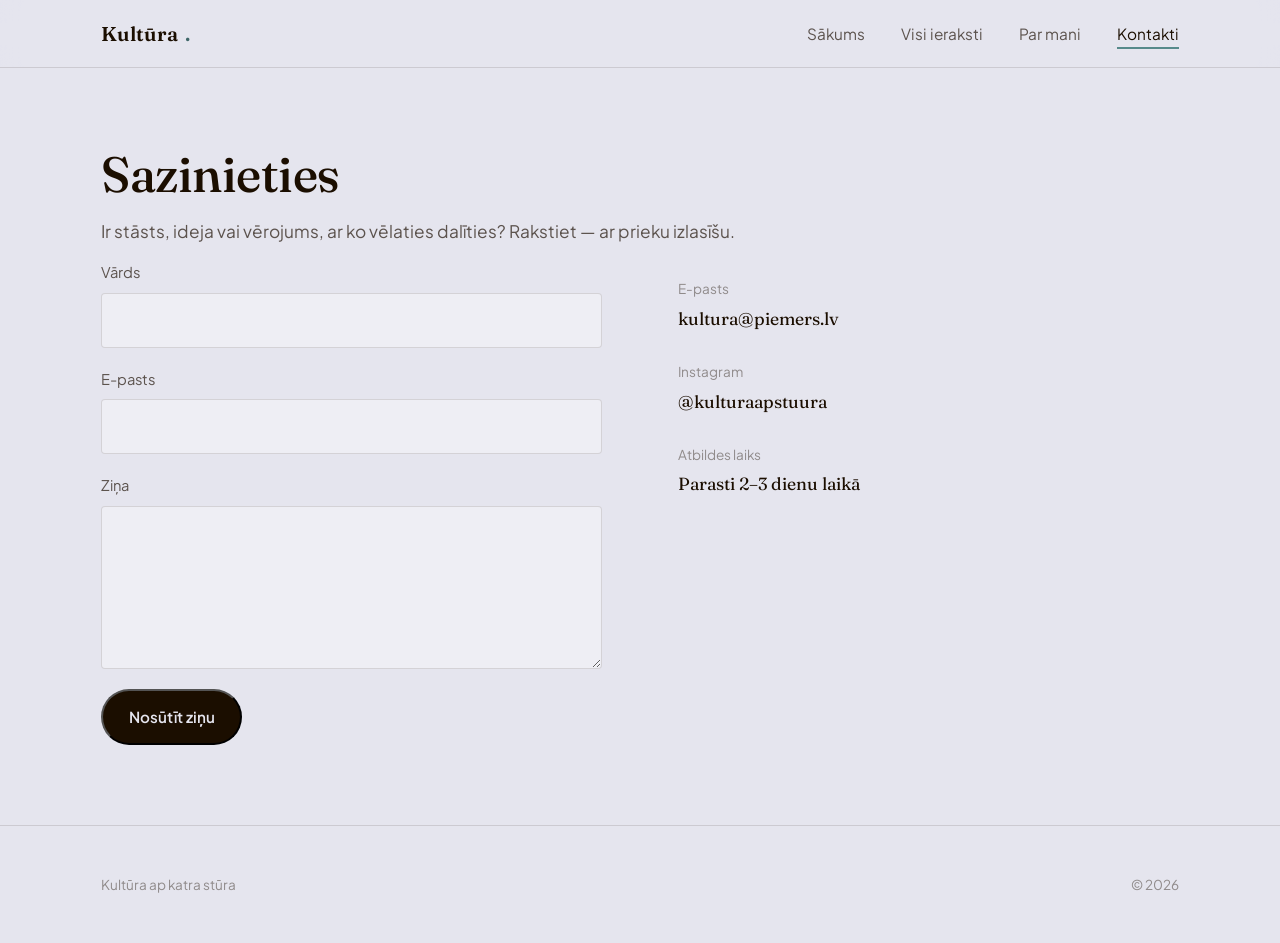
==== kontakti.html @ 024993c1 "-" ====
<!DOCTYPE html>
<html lang="lv">
<head>
  <meta charset="UTF-8">
  <meta name="viewport" content="width=device-width, initial-scale=1.0">
  <title>Kontakti — Kultūra ap katra stūra</title>
  <meta name="description" content="Sazinieties par ierakstiem, sadarbību vai jautājumiem.">
  <link rel="icon" href="assets/img/site/favicon.png">
  <link rel="stylesheet" href="assets/css/style.css">
</head>
<body>

  <header class="site-header">
    <div class="wrap site-header__inner">
      <a href="index.html" class="site-logo">Kultūra<span>.</span></a>
      <button class="nav-toggle" data-nav-toggle aria-label="Atvērt izvēlni" aria-expanded="false">
        <span></span>
      </button>
      <nav class="site-nav" data-nav>
        <ul>
          <li><a href="index.html">Sākums</a></li>
          <li><a href="posts.html">Visi ieraksti</a></li>
          <li><a href="par-mani.html">Par mani</a></li>
          <li><a href="kontakti.html">Kontakti</a></li>
        </ul>
      </nav>
    </div>
  </header>

  <main>
    <div class="wrap page-header">
      <h1 class="font-display">Sazinieties</h1>
      <p>Ir stāsts, ideja vai vērojums, ar ko vēlaties dalīties? Rakstiet — ar prieku izlasīšu.</p>
    </div>

    <div class="wrap contact-grid" style="padding-bottom: 5rem;">
      <form class="contact-form" name="kontakti" method="POST" data-netlify="true">
        <input type="hidden" name="form-name" value="kontakti">
        <div class="form-field">
          <label for="vards">Vārds</label>
          <input type="text" id="vards" name="vards" required>
        </div>
        <div class="form-field">
          <label for="epasts">E-pasts</label>
          <input type="email" id="epasts" name="epasts" required>
        </div>
        <div class="form-field">
          <label for="zina">Ziņa</label>
          <textarea id="zina" name="zina" rows="5" required></textarea>
        </div>
        <button type="submit" class="btn btn--primary" style="justify-self: start;">Nosūtīt ziņu</button>
      </form>

      <dl class="contact-details">
        <div>
          <dt>E-pasts</dt>
          <dd>kultura@piemers.lv</dd>
        </div>
        <div>
          <dt>Instagram</dt>
          <dd>@kulturaapstuura</dd>
        </div>
        <div>
          <dt>Atbildes laiks</dt>
          <dd>Parasti 2–3 dienu laikā</dd>
        </div>
      </dl>
    </div>
  </main>

  <footer class="site-footer">
    <div class="wrap">
      <div class="site-footer__meta" style="margin-top:0; border-top:none; padding-top:0;">
        <span>Kultūra ap katra stūra</span>
        <span>&copy; <span data-current-year></span></span>
      </div>
    </div>
  </footer>

  <script src="assets/js/posts.js"></script>
  <script src="assets/js/main.js"></script>
</body>
</html>
---- assets/css/style.css ----
/* ==========================================================================
   Kultūra ap katra stūra — global stylesheet
   ========================================================================== */

@import url('https://fonts.googleapis.com/css2?family=Fraunces:ital,opsz,wght@0,9..144,400;0,9..144,500;0,9..144,600;1,9..144,500&family=Plus+Jakarta+Sans:ital,wght@0,400;0,500;0,600;0,700;1,400&display=swap');

/* ---------- Design tokens ---------- */
:root {
  /* Brand palette */
  --color-canvas: #E5E5EE;
  --color-canvas-alt: #DBDBE6;
  --color-card: #EEEEF4;
  --color-ink: #1B0E00;
  --color-ink-soft: rgba(27, 14, 0, 0.68);
  --color-ink-faint: rgba(27, 14, 0, 0.42);
  --color-accent: #578A8B;
  --color-accent-deep: #3E6667;
  --color-accent-soft: rgba(87, 138, 139, 0.14);
  --color-border: rgba(27, 14, 0, 0.12);

  /* Type */
  --font-display: "Fraunces", "Iowan Old Style", serif;
  --font-body: "Plus Jakarta Sans", "Segoe UI", sans-serif;

  /* Layout */
  --content-width: 1180px;
  --content-padding: clamp(1.5rem, 4vw, 4rem);
  --radius-card: 4px;
  --radius-pill: 999px;

  /* Motion */
  --ease-standard: cubic-bezier(0.22, 1, 0.36, 1);
}

@media (prefers-reduced-motion: reduce) {
  *, *::before, *::after {
    animation-duration: 0.001ms !important;
    animation-iteration-count: 1 !important;
    transition-duration: 0.001ms !important;
    scroll-behavior: auto !important;
  }
}

/* ---------- Reset ---------- */
*, *::before, *::after { box-sizing: border-box; }
html { scroll-behavior: smooth; }
body {
  margin: 0;
  background: var(--color-canvas);
  color: var(--color-ink);
  font-family: var(--font-body);
  font-size: 17px;
  line-height: 1.6;
  -webkit-font-smoothing: antialiased;
}
img { max-width: 100%; display: block; }
a { color: inherit; text-decoration: none; }
ul { margin: 0; padding: 0; list-style: none; }
button { font: inherit; cursor: pointer; }
h1, h2, h3, h4, p { margin: 0; }

:focus-visible {
  outline: 2px solid var(--color-accent-deep);
  outline-offset: 3px;
}

/* ---------- Typography scale ---------- */
h1, h2, h3, .font-display {
  font-family: var(--font-display);
  font-weight: 500;
  letter-spacing: -0.01em;
  line-height: 1.08;
}

.eyebrow-none { /* intentionally unused — labels below are written as normal sentence case, not tracked-out caps */ }

/* ---------- Layout helpers ---------- */
.wrap {
  width: 100%;
  max-width: var(--content-width);
  margin-inline: auto;
  padding-inline: var(--content-padding);
}

section { padding-block: clamp(3.5rem, 8vw, 7rem); }
.section--alt { background: var(--color-canvas-alt); }

/* ==========================================================================
   Header / Nav
   ========================================================================== */
.site-header {
  position: sticky;
  top: 0;
  z-index: 40;
  background: rgba(229, 229, 238, 0.86);
  backdrop-filter: blur(10px);
  border-bottom: 1px solid var(--color-border);
}
.site-header__inner {
  display: flex;
  align-items: center;
  justify-content: space-between;
  padding-block: 1.1rem;
}
.site-logo {
  font-family: var(--font-display);
  font-size: 1.25rem;
  font-weight: 600;
  display: flex;
  align-items: baseline;
  gap: 0.4rem;
}
.site-logo span {
  color: var(--color-accent-deep);
}

.site-nav ul {
  display: flex;
  gap: clamp(1.25rem, 3vw, 2.25rem);
}
.site-nav a {
  font-size: 0.96rem;
  color: var(--color-ink-soft);
  position: relative;
  padding-block: 0.2rem;
  transition: color 0.2s var(--ease-standard);
}
.site-nav a:hover,
.site-nav a.is-active {
  color: var(--color-ink);
}
.site-nav a::after {
  content: "";
  position: absolute;
  left: 0; right: 100%;
  bottom: -3px;
  height: 2px;
  background: var(--color-accent);
  transition: right 0.25s var(--ease-standard);
}
.site-nav a:hover::after,
.site-nav a.is-active::after {
  right: 0;
}

.nav-toggle {
  display: none;
  background: none;
  border: none;
  width: 32px;
  height: 24px;
  position: relative;
}
.nav-toggle span,
.nav-toggle span::before,
.nav-toggle span::after {
  content: "";
  position: absolute;
  left: 0;
  width: 100%;
  height: 2px;
  background: var(--color-ink);
  transition: transform 0.25s var(--ease-standard), opacity 0.2s;
}
.nav-toggle span { top: 11px; }
.nav-toggle span::before { top: -8px; }
.nav-toggle span::after { top: 8px; }

@media (max-width: 760px) {
  .nav-toggle { display: block; }
  .site-nav {
    position: absolute;
    top: 100%; left: 0; right: 0;
    background: var(--color-canvas);
    border-bottom: 1px solid var(--color-border);
    max-height: 0;
    overflow: hidden;
    transition: max-height 0.3s var(--ease-standard);
  }
  .site-nav ul {
    flex-direction: column;
    padding: 1.5rem var(--content-padding) 2rem;
    gap: 1.1rem;
  }
  .site-nav.is-open { max-height: 320px; }
}

/* ==========================================================================
   Hero
   ========================================================================== */
.hero {
  padding-block: clamp(3rem, 9vw, 6.5rem) clamp(3rem, 7vw, 5rem);
  display: grid;
  grid-template-columns: minmax(0, 1.35fr) minmax(0, 1fr);
  gap: clamp(2rem, 5vw, 4rem);
  align-items: center;
}
.hero__motto {
  font-size: clamp(2.6rem, 6.2vw, 4.6rem);
  font-weight: 500;
}
.hero__motto em {
  font-style: italic;
  color: var(--color-accent-deep);
}
.hero__lede {
  margin-top: 1.5rem;
  max-width: 46ch;
  font-size: 1.15rem;
  color: var(--color-ink-soft);
}
.hero__scroll-cue {
  margin-top: 2.75rem;
  display: inline-flex;
  align-items: center;
  gap: 0.6rem;
  font-size: 0.92rem;
  color: var(--color-ink-faint);
}
.hero__scroll-cue-line {
  width: 28px;
  height: 1px;
  background: var(--color-ink-faint);
}

/* Corner motif — abstract arrangement of folded angles, echoing "katra stūra" */
.hero__corners {
  position: relative;
  aspect-ratio: 1 / 1;
  max-width: 420px;
  margin-inline: auto;
}
.corner-shape {
  position: absolute;
  border-style: solid;
  border-color: transparent;
}
.corner-shape--1 {
  width: 62%; height: 62%;
  top: 0; left: 8%;
  border-width: 0 0 3px 3px;
  border-color: transparent transparent var(--color-accent) var(--color-accent);
  border-radius: 0 0 0 24px;
}
.corner-shape--2 {
  width: 46%; height: 46%;
  bottom: 4%; right: 2%;
  background: var(--color-card);
  border-radius: 0 24px 0 0;
  box-shadow: 0 18px 40px -22px rgba(27, 14, 0, 0.35);
}
.corner-shape--2::after {
  content: "";
  position: absolute;
  top: 0; right: 0;
  width: 26px; height: 26px;
  background: var(--color-canvas);
  clip-path: polygon(0 0, 100% 0, 100% 100%);
  border-bottom: 1px solid var(--color-border);
  border-left: 1px solid var(--color-border);
}
.corner-shape--3 {
  width: 30%; height: 30%;
  top: 12%; right: 6%;
  border-width: 3px 3px 0 0;
  border-color: var(--color-ink) var(--color-ink) transparent transparent;
  border-radius: 0 24px 0 0;
  opacity: 0.55;
}

@media (max-width: 860px) {
  .hero { grid-template-columns: 1fr; }
  .hero__corners { order: -1; max-width: 260px; }
}

/* ==========================================================================
   Manifesto / concept section
   ========================================================================== */
.manifesto {
  display: grid;
  grid-template-columns: minmax(0, 0.85fr) minmax(0, 1.15fr);
  gap: clamp(2rem, 6vw, 5rem);
  align-items: start;
}
.manifesto__mark {
  font-family: var(--font-display);
  font-size: 5rem;
  line-height: 1;
  color: var(--color-accent);
  opacity: 0.7;
}
.manifesto__title {
  font-size: clamp(1.6rem, 3vw, 2.1rem);
  margin-top: 0.5rem;
}
.manifesto__body p {
  font-size: 1.08rem;
  color: var(--color-ink-soft);
  max-width: 62ch;
}
.manifesto__body p + p { margin-top: 1.1rem; }

@media (max-width: 760px) {
  .manifesto { grid-template-columns: 1fr; }
}

/* ==========================================================================
   Section heading (shared by post-grid sections etc.)
   ========================================================================== */
.section-heading {
  display: flex;
  align-items: baseline;
  justify-content: space-between;
  gap: 1.5rem;
  margin-bottom: 2.5rem;
  flex-wrap: wrap;
}
.section-heading h2 {
  font-size: clamp(1.7rem, 3.2vw, 2.3rem);
}
.section-heading__link {
  font-size: 0.95rem;
  color: var(--color-accent-deep);
  white-space: nowrap;
  position: relative;
  padding-bottom: 2px;
  border-bottom: 1px solid currentColor;
}

/* ==========================================================================
   Post grid + cards
   ========================================================================== */
.post-grid {
  display: grid;
  grid-template-columns: repeat(auto-fill, minmax(280px, 1fr));
  gap: clamp(1.5rem, 3vw, 2.25rem);
}

.post-card {
  position: relative;
  display: flex;
  flex-direction: column;
  background: var(--color-card);
  border: 1px solid var(--color-border);
  border-radius: var(--radius-card);
  overflow: hidden;
  transition: transform 0.3s var(--ease-standard), box-shadow 0.3s var(--ease-standard);
}
.post-card:hover {
  transform: translateY(-4px);
  box-shadow: 0 22px 44px -26px rgba(27, 14, 0, 0.4);
}

/* folded-corner detail, echoing the site's "corner" motif on every card */
.post-card__fold {
  position: absolute;
  top: 0; right: 0;
  width: 22px; height: 22px;
  background: linear-gradient(135deg, var(--color-canvas) 50%, transparent 50.5%);
  z-index: 2;
  transition: width 0.25s var(--ease-standard), height 0.25s var(--ease-standard);
}
.post-card:hover .post-card__fold { width: 30px; height: 30px; }

.post-card__media {
  aspect-ratio: 4 / 3;
  background: var(--color-accent-soft);
  overflow: hidden;
}
.post-card__media img {
  width: 100%; height: 100%;
  object-fit: cover;
  transition: transform 0.5s var(--ease-standard);
}
.post-card:hover .post-card__media img { transform: scale(1.04); }

.post-card__body {
  padding: 1.35rem 1.5rem 1.6rem;
  display: flex;
  flex-direction: column;
  gap: 0.55rem;
  flex: 1;
}
.post-card__category {
  font-size: 0.82rem;
  color: var(--color-accent-deep);
}
.post-card__title {
  font-size: 1.22rem;
  font-weight: 500;
}
.post-card__excerpt {
  font-size: 0.95rem;
  color: var(--color-ink-soft);
  flex: 1;
}
.post-card__date {
  font-size: 0.85rem;
  color: var(--color-ink-faint);
  margin-top: 0.3rem;
}

.empty-state {
  color: var(--color-ink-faint);
  font-style: italic;
}

/* ==========================================================================
   About teaser (homepage)
   ========================================================================== */
.about-teaser {
  display: grid;
  grid-template-columns: minmax(0, 0.9fr) minmax(0, 1.1fr);
  gap: clamp(2rem, 5vw, 4rem);
  align-items: center;
}
.about-teaser__media {
  aspect-ratio: 3 / 4;
  border-radius: var(--radius-card);
  overflow: hidden;
  background: var(--color-accent-soft);
}
.about-teaser__media img { width: 100%; height: 100%; object-fit: cover; }
.about-teaser__body p {
  font-size: 1.05rem;
  color: var(--color-ink-soft);
  max-width: 50ch;
}
.about-teaser__link {
  display: inline-block;
  margin-top: 1.5rem;
  font-size: 0.95rem;
  color: var(--color-accent-deep);
  border-bottom: 1px solid currentColor;
  padding-bottom: 2px;
}

@media (max-width: 760px) {
  .about-teaser { grid-template-columns: 1fr; }
  .about-teaser__media { max-width: 320px; }
}

/* ==========================================================================
   Buttons
   ========================================================================== */
.btn {
  display: inline-flex;
  align-items: center;
  gap: 0.5rem;
  padding: 0.85rem 1.6rem;
  border-radius: var(--radius-pill);
  font-size: 0.95rem;
  font-weight: 600;
  transition: background 0.2s var(--ease-standard), color 0.2s var(--ease-standard), transform 0.2s var(--ease-standard);
}
.btn--primary {
  background: var(--color-ink);
  color: var(--color-canvas);
}
.btn--primary:hover {
  background: var(--color-accent-deep);
  transform: translateY(-1px);
}
.btn--ghost {
  border: 1px solid var(--color-border);
  color: var(--color-ink);
}
.btn--ghost:hover { border-color: var(--color-accent-deep); color: var(--color-accent-deep); }

/* ==========================================================================
   Footer
   ========================================================================== */
.site-footer {
  border-top: 1px solid var(--color-border);
  padding-block: 3rem;
}
.site-footer__inner {
  display: flex;
  justify-content: space-between;
  align-items: flex-start;
  gap: 2rem;
  flex-wrap: wrap;
}
.site-footer__cta h2 {
  font-size: clamp(1.5rem, 3vw, 2rem);
  max-width: 20ch;
}
.site-footer__cta p {
  margin-top: 0.75rem;
  color: var(--color-ink-soft);
  max-width: 40ch;
}
.site-footer__links {
  display: flex;
  flex-direction: column;
  gap: 0.6rem;
  font-size: 0.95rem;
}
.site-footer__links a { color: var(--color-ink-soft); transition: color 0.2s; }
.site-footer__links a:hover { color: var(--color-accent-deep); }
.site-footer__meta {
  margin-top: 2.5rem;
  padding-top: 1.5rem;
  border-top: 1px solid var(--color-border);
  font-size: 0.85rem;
  color: var(--color-ink-faint);
  display: flex;
  justify-content: space-between;
  flex-wrap: wrap;
  gap: 0.5rem;
}

/* ==========================================================================
   Inner-page headers (Par mani / Kontakti / Visi ieraksti)
   ========================================================================== */
.page-header {
  padding-block: clamp(2.75rem, 7vw, 5rem) 1rem;
}
.page-header h1 {
  font-size: clamp(2.1rem, 5vw, 3.1rem);
}
.page-header p {
  margin-top: 1rem;
  color: var(--color-ink-soft);
  max-width: 56ch;
  font-size: 1.08rem;
}

/* Filters row on Visi ieraksti */
.filter-row {
  display: flex;
  flex-wrap: wrap;
  gap: 0.6rem;
  margin-bottom: 2.5rem;
}
.filter-pill {
  padding: 0.5rem 1.1rem;
  border-radius: var(--radius-pill);
  border: 1px solid var(--color-border);
  font-size: 0.88rem;
  color: var(--color-ink-soft);
  background: transparent;
  transition: all 0.2s var(--ease-standard);
}
.filter-pill.is-active,
.filter-pill:hover {
  background: var(--color-ink);
  color: var(--color-canvas);
  border-color: var(--color-ink);
}

/* ==========================================================================
   About page specifics
   ========================================================================== */
.about-grid {
  display: grid;
  grid-template-columns: minmax(0, 0.85fr) minmax(0, 1.15fr);
  gap: clamp(2rem, 5vw, 4rem);
}
.about-grid__media {
  aspect-ratio: 4 / 5;
  border-radius: var(--radius-card);
  overflow: hidden;
  background: var(--color-accent-soft);
  position: sticky;
  top: 6rem;
}
.about-grid__media img { width: 100%; height: 100%; object-fit: cover; }
.about-grid__body p {
  font-size: 1.06rem;
  color: var(--color-ink-soft);
  max-width: 62ch;
}
.about-grid__body p + p { margin-top: 1.1rem; }
.about-grid__body h2 {
  font-size: 1.4rem;
  margin-top: 2.2rem;
  margin-bottom: 0.9rem;
}
@media (max-width: 760px) {
  .about-grid { grid-template-columns: 1fr; }
  .about-grid__media { position: static; max-width: 320px; }
}

/* ==========================================================================
   Contact page
   ========================================================================== */
.contact-grid {
  display: grid;
  grid-template-columns: minmax(0, 1fr) minmax(0, 1fr);
  gap: clamp(2.5rem, 6vw, 5rem);
}
.contact-form {
  display: grid;
  gap: 1.25rem;
}
.form-field {
  display: grid;
  gap: 0.5rem;
}
.form-field label {
  font-size: 0.92rem;
  color: var(--color-ink-soft);
}
.form-field input,
.form-field textarea {
  font: inherit;
  padding: 0.8rem 1rem;
  border: 1px solid var(--color-border);
  border-radius: var(--radius-card);
  background: var(--color-card);
  color: var(--color-ink);
  resize: vertical;
}
.form-field input:focus,
.form-field textarea:focus {
  border-color: var(--color-accent);
}
.contact-details {
  display: flex;
  flex-direction: column;
  gap: 1.75rem;
}
.contact-details dt {
  font-size: 0.85rem;
  color: var(--color-ink-faint);
}
.contact-details dd {
  margin: 0.3rem 0 0;
  font-size: 1.1rem;
  font-family: var(--font-display);
}
@media (max-width: 760px) {
  .contact-grid { grid-template-columns: 1fr; }
}

/* ==========================================================================
   Single post page (post-template.html)
   ========================================================================== */
.post-header {
  padding-block: clamp(2.5rem, 6vw, 4.5rem) 2rem;
}
.post-header__category {
  color: var(--color-accent-deep);
  font-size: 0.9rem;
}
.post-header__title {
  margin-top: 0.6rem;
  font-size: clamp(2rem, 5vw, 3.2rem);
  max-width: 20ch;
}
.post-header__meta {
  margin-top: 1rem;
  color: var(--color-ink-faint);
  font-size: 0.92rem;
}

.post-hero-image {
  aspect-ratio: 16 / 9;
  border-radius: var(--radius-card);
  overflow: hidden;
  background: var(--color-accent-soft);
  margin-bottom: 3rem;
}
.post-hero-image img { width: 100%; height: 100%; object-fit: cover; }

.post-body {
  max-width: 68ch;
  font-size: 1.08rem;
  color: var(--color-ink-soft);
}
.post-body > * + * { margin-top: 1.25rem; }
.post-body h2 {
  color: var(--color-ink);
  font-size: 1.5rem;
  margin-top: 2.5rem;
}
.post-body blockquote {
  margin: 2rem 0;
  padding-left: 1.5rem;
  border-left: 3px solid var(--color-accent);
  font-family: var(--font-display);
  font-size: 1.25rem;
  color: var(--color-ink);
}

.post-video {
  margin-top: 3rem;
  max-width: 68ch;
}
.post-video__frame {
  position: relative;
  aspect-ratio: 16 / 9;
  border-radius: var(--radius-card);
  overflow: hidden;
  background: var(--color-ink);
}
.post-video__frame iframe {
  position: absolute;
  inset: 0;
  width: 100%;
  height: 100%;
  border: 0;
}

.post-gallery {
  margin-top: 3rem;
}
.post-gallery__grid {
  display: grid;
  grid-template-columns: repeat(auto-fill, minmax(220px, 1fr));
  gap: 0.9rem;
}
.post-gallery__grid img {
  width: 100%;
  aspect-ratio: 1 / 1;
  object-fit: cover;
  border-radius: var(--radius-card);
  transition: transform 0.3s var(--ease-standard);
}
.post-gallery__grid img:hover { transform: scale(1.02); }

.post-nav {
  margin-top: 4rem;
  padding-top: 2rem;
  border-top: 1px solid var(--color-border);
  display: flex;
  justify-content: space-between;
  gap: 1rem;
  flex-wrap: wrap;
}
.post-nav a {
  font-size: 0.95rem;
  color: var(--color-accent-deep);
}
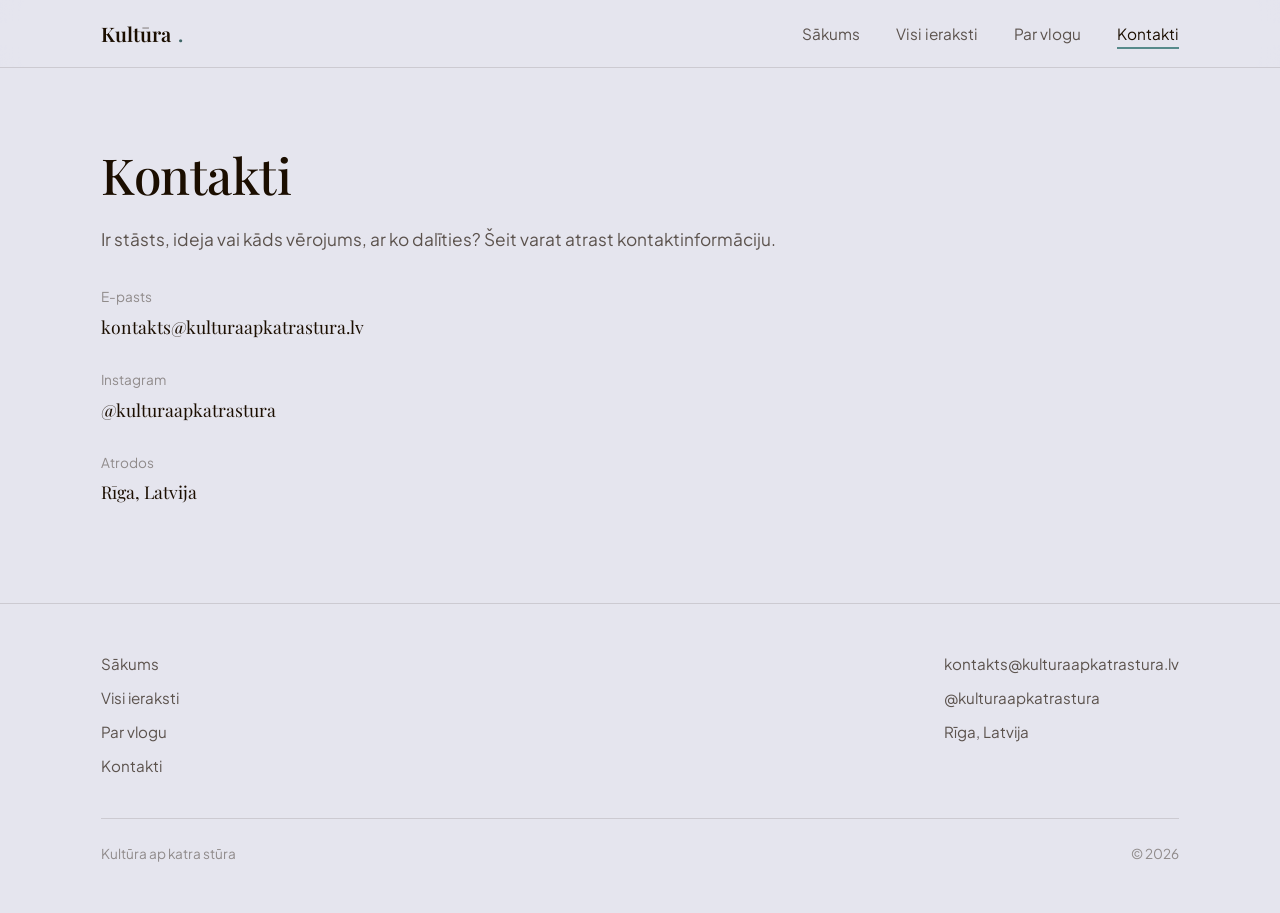
==== commit 77a7dd48: "-" ====
--- a/kontakti.html
+++ b/kontakti.html
@@ -4,7 +4,7 @@
   <meta charset="UTF-8">
   <meta name="viewport" content="width=device-width, initial-scale=1.0">
   <title>Kontakti — Kultūra ap katra stūra</title>
-  <meta name="description" content="Sazinieties par ierakstiem, sadarbību vai jautājumiem.">
+  <meta name="description" content="Kontaktinformācija saziņai par vlogu.">
   <link rel="icon" href="assets/img/site/favicon.png">
   <link rel="stylesheet" href="assets/css/style.css">
 </head>
@@ -20,7 +20,7 @@
         <ul>
           <li><a href="index.html">Sākums</a></li>
           <li><a href="posts.html">Visi ieraksti</a></li>
-          <li><a href="par-mani.html">Par mani</a></li>
+          <li><a href="par-vlogu.html">Par vlogu</a></li>
           <li><a href="kontakti.html">Kontakti</a></li>
         </ul>
       </nav>
@@ -29,40 +29,23 @@
 
   <main>
     <div class="wrap page-header">
-      <h1 class="font-display">Sazinieties</h1>
-      <p>Ir stāsts, ideja vai vērojums, ar ko vēlaties dalīties? Rakstiet — ar prieku izlasīšu.</p>
+      <h1 class="font-display">Kontakti</h1>
+      <p>Ir stāsts, ideja vai kāds vērojums, ar ko dalīties? Šeit varat atrast kontaktinformāciju.</p>
     </div>
 
-    <div class="wrap contact-grid" style="padding-bottom: 5rem;">
-      <form class="contact-form" name="kontakti" method="POST" data-netlify="true">
-        <input type="hidden" name="form-name" value="kontakti">
-        <div class="form-field">
-          <label for="vards">Vārds</label>
-          <input type="text" id="vards" name="vards" required>
-        </div>
-        <div class="form-field">
-          <label for="epasts">E-pasts</label>
-          <input type="email" id="epasts" name="epasts" required>
-        </div>
-        <div class="form-field">
-          <label for="zina">Ziņa</label>
-          <textarea id="zina" name="zina" rows="5" required></textarea>
-        </div>
-        <button type="submit" class="btn btn--primary" style="justify-self: start;">Nosūtīt ziņu</button>
-      </form>
-
+    <div class="wrap" style="padding-block: 0 5rem;">
       <dl class="contact-details">
         <div>
           <dt>E-pasts</dt>
-          <dd>kultura@piemers.lv</dd>
+          <dd>kontakts@kulturaapkatrastura.lv</dd>
         </div>
         <div>
           <dt>Instagram</dt>
-          <dd>@kulturaapstuura</dd>
+          <dd>@kulturaapkatrastura</dd>
         </div>
         <div>
-          <dt>Atbildes laiks</dt>
-          <dd>Parasti 2–3 dienu laikā</dd>
+          <dt>Atrodos</dt>
+          <dd>Rīga, Latvija</dd>
         </div>
       </dl>
     </div>
@@ -70,7 +53,20 @@
 
   <footer class="site-footer">
     <div class="wrap">
-      <div class="site-footer__meta" style="margin-top:0; border-top:none; padding-top:0;">
+      <div class="site-footer__inner">
+        <div class="site-footer__links">
+          <a href="index.html">Sākums</a>
+          <a href="posts.html">Visi ieraksti</a>
+          <a href="par-vlogu.html">Par vlogu</a>
+          <a href="kontakti.html">Kontakti</a>
+        </div>
+        <div class="site-footer__contact">
+          <a href="mailto:kontakts@kulturaapkatrastura.lv">kontakts@kulturaapkatrastura.lv</a>
+          <span>@kulturaapkatrastura</span>
+          <span>Rīga, Latvija</span>
+        </div>
+      </div>
+      <div class="site-footer__meta">
         <span>Kultūra ap katra stūra</span>
         <span>&copy; <span data-current-year></span></span>
       </div>
--- a/assets/css/style.css
+++ b/assets/css/style.css
@@ -2,7 +2,7 @@
    Kultūra ap katra stūra — global stylesheet
    ========================================================================== */
 
-@import url('https://fonts.googleapis.com/css2?family=Fraunces:ital,opsz,wght@0,9..144,400;0,9..144,500;0,9..144,600;1,9..144,500&family=Plus+Jakarta+Sans:ital,wght@0,400;0,500;0,600;0,700;1,400&display=swap');
+@import url('https://fonts.googleapis.com/css2?family=Playfair+Display:ital,wght@0,500;0,600;0,700;1,500&family=Plus+Jakarta+Sans:ital,wght@0,400;0,500;0,600;0,700;1,400&display=swap');
 
 /* ---------- Design tokens ---------- */
 :root {
@@ -19,7 +19,7 @@
   --color-border: rgba(27, 14, 0, 0.12);
 
   /* Type */
-  --font-display: "Fraunces", "Iowan Old Style", serif;
+  --font-display: "Playfair Display", "Iowan Old Style", serif;
   --font-body: "Plus Jakarta Sans", "Segoe UI", sans-serif;
 
   /* Layout */
@@ -71,6 +71,12 @@
   letter-spacing: -0.01em;
   line-height: 1.08;
 }
+
+/* Every heading keeps the same gap to whatever follows it — a paragraph,
+   an image, or a post grid — regardless of which page or component it's in. */
+h1 { margin-bottom: 1.5rem; }
+h2 { margin-bottom: 1.25rem; }
+h3 { margin-bottom: 1rem; }
 
 .eyebrow-none { /* intentionally unused — labels below are written as normal sentence case, not tracked-out caps */ }
 
@@ -193,7 +199,7 @@
   display: grid;
   grid-template-columns: minmax(0, 1.35fr) minmax(0, 1fr);
   gap: clamp(2rem, 5vw, 4rem);
-  align-items: center;
+  align-items: start;
 }
 .hero__motto {
   font-size: clamp(2.6rem, 6.2vw, 4.6rem);
@@ -204,23 +210,9 @@
   color: var(--color-accent-deep);
 }
 .hero__lede {
-  margin-top: 1.5rem;
   max-width: 46ch;
   font-size: 1.15rem;
   color: var(--color-ink-soft);
-}
-.hero__scroll-cue {
-  margin-top: 2.75rem;
-  display: inline-flex;
-  align-items: center;
-  gap: 0.6rem;
-  font-size: 0.92rem;
-  color: var(--color-ink-faint);
-}
-.hero__scroll-cue-line {
-  width: 28px;
-  height: 1px;
-  background: var(--color-ink-faint);
 }
 
 /* Corner motif — abstract arrangement of folded angles, echoing "katra stūra" */
@@ -317,6 +309,7 @@
 }
 .section-heading h2 {
   font-size: clamp(1.7rem, 3.2vw, 2.3rem);
+  margin-bottom: 0;
 }
 .section-heading__link {
   font-size: 0.95rem;
@@ -388,6 +381,7 @@
 .post-card__title {
   font-size: 1.22rem;
   font-weight: 500;
+  margin-bottom: 0;
 }
 .post-card__excerpt {
   font-size: 0.95rem;
@@ -408,23 +402,10 @@
 /* ==========================================================================
    About teaser (homepage)
    ========================================================================== */
-.about-teaser {
-  display: grid;
-  grid-template-columns: minmax(0, 0.9fr) minmax(0, 1.1fr);
-  gap: clamp(2rem, 5vw, 4rem);
-  align-items: center;
-}
-.about-teaser__media {
-  aspect-ratio: 3 / 4;
-  border-radius: var(--radius-card);
-  overflow: hidden;
-  background: var(--color-accent-soft);
-}
-.about-teaser__media img { width: 100%; height: 100%; object-fit: cover; }
 .about-teaser__body p {
   font-size: 1.05rem;
   color: var(--color-ink-soft);
-  max-width: 50ch;
+  max-width: 62ch;
 }
 .about-teaser__link {
   display: inline-block;
@@ -433,11 +414,6 @@
   color: var(--color-accent-deep);
   border-bottom: 1px solid currentColor;
   padding-bottom: 2px;
-}
-
-@media (max-width: 760px) {
-  .about-teaser { grid-template-columns: 1fr; }
-  .about-teaser__media { max-width: 320px; }
 }
 
 /* ==========================================================================
@@ -481,15 +457,6 @@
   gap: 2rem;
   flex-wrap: wrap;
 }
-.site-footer__cta h2 {
-  font-size: clamp(1.5rem, 3vw, 2rem);
-  max-width: 20ch;
-}
-.site-footer__cta p {
-  margin-top: 0.75rem;
-  color: var(--color-ink-soft);
-  max-width: 40ch;
-}
 .site-footer__links {
   display: flex;
   flex-direction: column;
@@ -498,6 +465,15 @@
 }
 .site-footer__links a { color: var(--color-ink-soft); transition: color 0.2s; }
 .site-footer__links a:hover { color: var(--color-accent-deep); }
+.site-footer__contact {
+  display: flex;
+  flex-direction: column;
+  gap: 0.6rem;
+  font-size: 0.95rem;
+  color: var(--color-ink-soft);
+}
+.site-footer__contact a { color: var(--color-ink-soft); transition: color 0.2s; }
+.site-footer__contact a:hover { color: var(--color-accent-deep); }
 .site-footer__meta {
   margin-top: 2.5rem;
   padding-top: 1.5rem;
@@ -511,7 +487,7 @@
 }
 
 /* ==========================================================================
-   Inner-page headers (Par mani / Kontakti / Visi ieraksti)
+   Inner-page headers (Par vlogu / Kontakti / Visi ieraksti)
    ========================================================================== */
 .page-header {
   padding-block: clamp(2.75rem, 7vw, 5rem) 1rem;
@@ -520,7 +496,6 @@
   font-size: clamp(2.1rem, 5vw, 3.1rem);
 }
 .page-header p {
-  margin-top: 1rem;
   color: var(--color-ink-soft);
   max-width: 56ch;
   font-size: 1.08rem;
@@ -552,20 +527,6 @@
 /* ==========================================================================
    About page specifics
    ========================================================================== */
-.about-grid {
-  display: grid;
-  grid-template-columns: minmax(0, 0.85fr) minmax(0, 1.15fr);
-  gap: clamp(2rem, 5vw, 4rem);
-}
-.about-grid__media {
-  aspect-ratio: 4 / 5;
-  border-radius: var(--radius-card);
-  overflow: hidden;
-  background: var(--color-accent-soft);
-  position: sticky;
-  top: 6rem;
-}
-.about-grid__media img { width: 100%; height: 100%; object-fit: cover; }
 .about-grid__body p {
   font-size: 1.06rem;
   color: var(--color-ink-soft);
@@ -575,51 +536,16 @@
 .about-grid__body h2 {
   font-size: 1.4rem;
   margin-top: 2.2rem;
-  margin-bottom: 0.9rem;
-}
-@media (max-width: 760px) {
-  .about-grid { grid-template-columns: 1fr; }
-  .about-grid__media { position: static; max-width: 320px; }
 }
 
 /* ==========================================================================
    Contact page
    ========================================================================== */
-.contact-grid {
-  display: grid;
-  grid-template-columns: minmax(0, 1fr) minmax(0, 1fr);
-  gap: clamp(2.5rem, 6vw, 5rem);
-}
-.contact-form {
-  display: grid;
-  gap: 1.25rem;
-}
-.form-field {
-  display: grid;
-  gap: 0.5rem;
-}
-.form-field label {
-  font-size: 0.92rem;
-  color: var(--color-ink-soft);
-}
-.form-field input,
-.form-field textarea {
-  font: inherit;
-  padding: 0.8rem 1rem;
-  border: 1px solid var(--color-border);
-  border-radius: var(--radius-card);
-  background: var(--color-card);
-  color: var(--color-ink);
-  resize: vertical;
-}
-.form-field input:focus,
-.form-field textarea:focus {
-  border-color: var(--color-accent);
-}
 .contact-details {
   display: flex;
   flex-direction: column;
   gap: 1.75rem;
+  max-width: 40ch;
 }
 .contact-details dt {
   font-size: 0.85rem;
@@ -629,9 +555,6 @@
   margin: 0.3rem 0 0;
   font-size: 1.1rem;
   font-family: var(--font-display);
-}
-@media (max-width: 760px) {
-  .contact-grid { grid-template-columns: 1fr; }
 }
 
 /* ==========================================================================
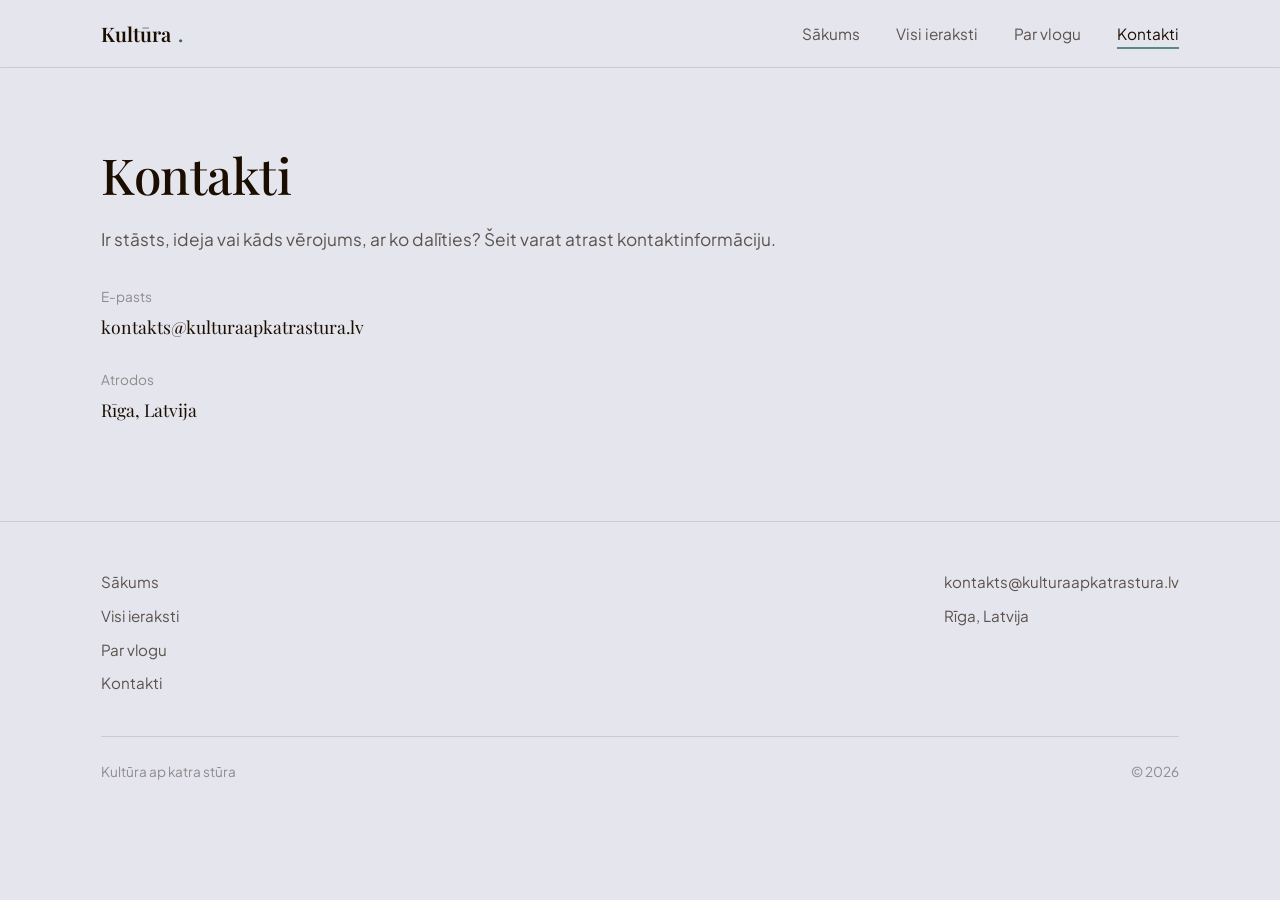
==== commit b148faf0: "-" ====
--- a/kontakti.html
+++ b/kontakti.html
@@ -40,10 +40,6 @@
           <dd>kontakts@kulturaapkatrastura.lv</dd>
         </div>
         <div>
-          <dt>Instagram</dt>
-          <dd>@kulturaapkatrastura</dd>
-        </div>
-        <div>
           <dt>Atrodos</dt>
           <dd>Rīga, Latvija</dd>
         </div>
@@ -62,7 +58,6 @@
         </div>
         <div class="site-footer__contact">
           <a href="mailto:kontakts@kulturaapkatrastura.lv">kontakts@kulturaapkatrastura.lv</a>
-          <span>@kulturaapkatrastura</span>
           <span>Rīga, Latvija</span>
         </div>
       </div>
--- a/assets/css/style.css
+++ b/assets/css/style.css
@@ -90,6 +90,17 @@
 
 section { padding-block: clamp(3.5rem, 8vw, 7rem); }
 .section--alt { background: var(--color-canvas-alt); }
+
+/* Shared document-wide grid: every two-column section uses this exact split
+   and gutter, so column edges line up consistently from section to section. */
+.grid-2col {
+  display: grid;
+  grid-template-columns: minmax(0, 1fr) minmax(0, 1fr);
+  gap: clamp(2.5rem, 5vw, 4rem);
+}
+@media (max-width: 760px) {
+  .grid-2col { grid-template-columns: 1fr; }
+}
 
 /* ==========================================================================
    Header / Nav
@@ -194,11 +205,11 @@
 /* ==========================================================================
    Hero
    ========================================================================== */
+.hero-section {
+  padding-block: clamp(3rem, 9vw, 6.5rem) clamp(3rem, 7vw, 5rem);
+}
 .hero {
-  padding-block: clamp(3rem, 9vw, 6.5rem) clamp(3rem, 7vw, 5rem);
-  display: grid;
-  grid-template-columns: minmax(0, 1.35fr) minmax(0, 1fr);
-  gap: clamp(2rem, 5vw, 4rem);
+  padding-block: 0;
   align-items: start;
 }
 .hero__motto {
@@ -260,8 +271,7 @@
   opacity: 0.55;
 }
 
-@media (max-width: 860px) {
-  .hero { grid-template-columns: 1fr; }
+@media (max-width: 760px) {
   .hero__corners { order: -1; max-width: 260px; }
 }
 
@@ -269,21 +279,21 @@
    Manifesto / concept section
    ========================================================================== */
 .manifesto {
-  display: grid;
-  grid-template-columns: minmax(0, 0.85fr) minmax(0, 1.15fr);
-  gap: clamp(2rem, 6vw, 5rem);
   align-items: start;
+}
+.manifesto__title {
+  font-size: clamp(2rem, 4vw, 2.8rem);
+  color: var(--color-accent);
 }
 .manifesto__mark {
   font-family: var(--font-display);
-  font-size: 5rem;
-  line-height: 1;
   color: var(--color-accent);
-  opacity: 0.7;
-}
-.manifesto__title {
-  font-size: clamp(1.6rem, 3vw, 2.1rem);
-  margin-top: 0.5rem;
+  margin-inline: 0.03em;
+}
+.manifesto__citation {
+  margin-top: 0.75rem;
+  font-size: 0.9rem;
+  color: var(--color-ink-faint);
 }
 .manifesto__body p {
   font-size: 1.08rem;
@@ -291,10 +301,6 @@
   max-width: 62ch;
 }
 .manifesto__body p + p { margin-top: 1.1rem; }
-
-@media (max-width: 760px) {
-  .manifesto { grid-template-columns: 1fr; }
-}
 
 /* ==========================================================================
    Section heading (shared by post-grid sections etc.)
@@ -405,7 +411,6 @@
 .about-teaser__body p {
   font-size: 1.05rem;
   color: var(--color-ink-soft);
-  max-width: 62ch;
 }
 .about-teaser__link {
   display: inline-block;
@@ -530,7 +535,6 @@
 .about-grid__body p {
   font-size: 1.06rem;
   color: var(--color-ink-soft);
-  max-width: 62ch;
 }
 .about-grid__body p + p { margin-top: 1.1rem; }
 .about-grid__body h2 {
